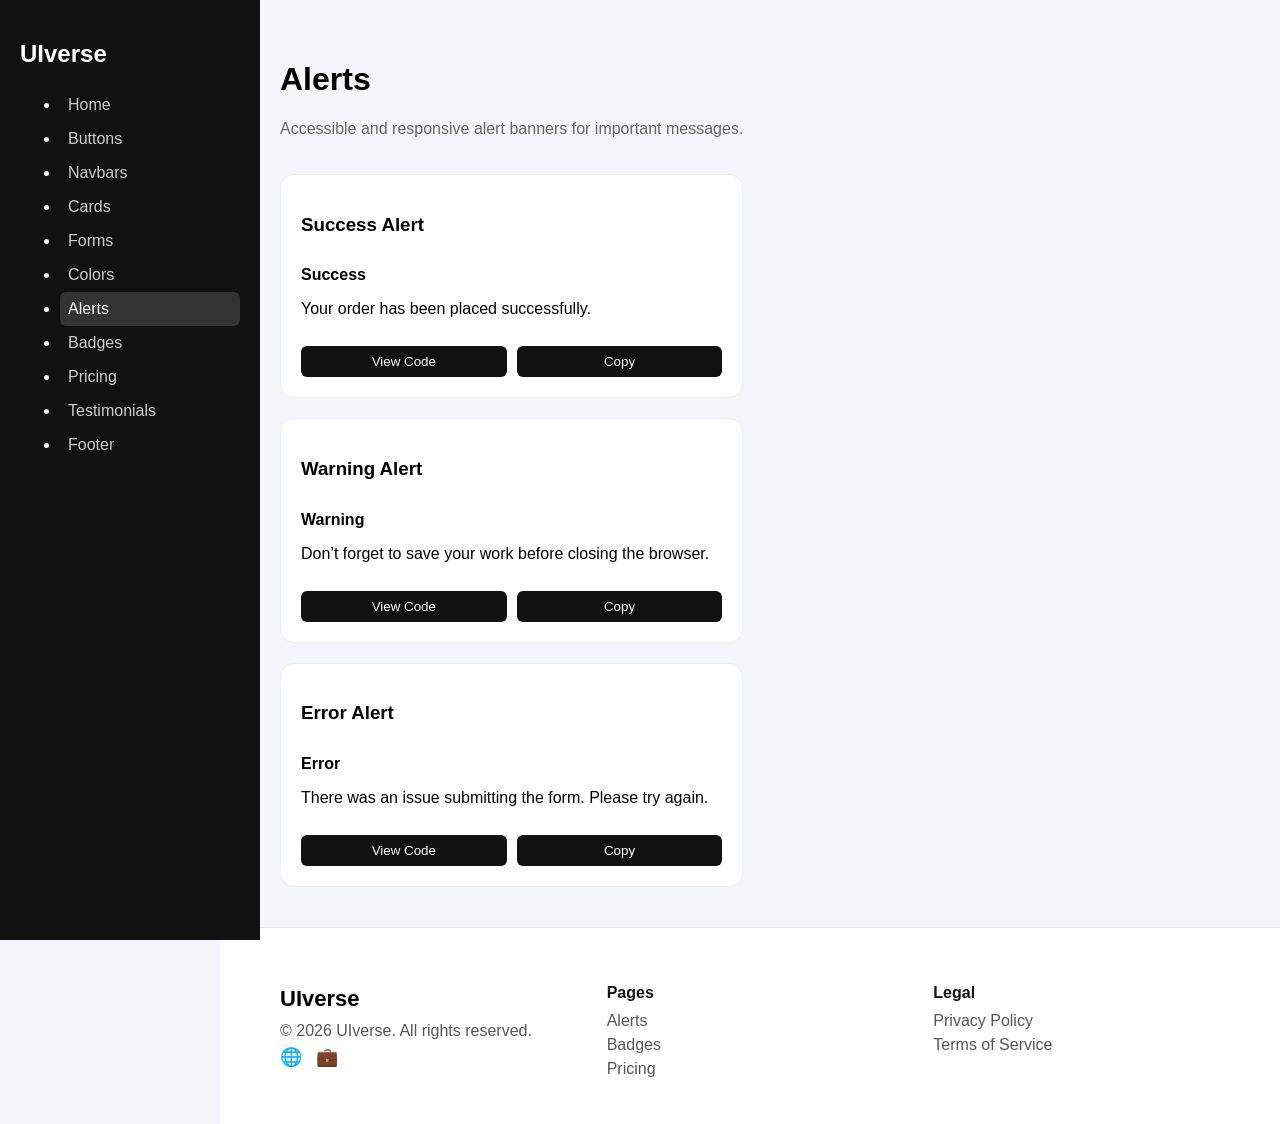
==== alerts.html @ 162a14d2 "Merge pull request #34 from Dipanita45/main Add more components in the website" ====
<!DOCTYPE html>
<html lang="en">
<head>
  <meta charset="UTF-8">
  <meta name="viewport" content="width=device-width, initial-scale=1.0">
  <title>Alerts - UIverse</title>
  <link rel="stylesheet" href="style.css">
</head>
<body>

<div class="container">

  <!-- Sidebar -->
  <aside class="sidebar">
    <h2>UIverse</h2>
    <ul>
      <li><a href="index.html">Home</a></li>
      <li><a href="button.html">Buttons</a></li>
      <li><a href="navbar.html">Navbars</a></li>
      <li><a href="cards.html">Cards</a></li>
      <li><a href="form.html">Forms</a></li>
      <li><a href="color.html">Colors</a></li>
      <li class="active"><a href="alerts.html">Alerts</a></li>
      <li><a href="badges.html">Badges</a></li>
      <li><a href="pricing.html">Pricing</a></li>
      <li><a href="testimonials.html">Testimonials</a></li>
      <li><a href="footer.html">Footer</a></li>
    </ul>
  </aside>

  <!-- Main -->
  <main class="main">

    <div class="page-header">
      <h1>Alerts</h1>
      <p>Accessible and responsive alert banners for important messages.</p>
    </div>

    <div class="component-card">
      <h3>Success Alert</h3>
      <div class="alert-box alert-success">
        <div>
          <strong>Success</strong>
          <p>Your order has been placed successfully.</p>
        </div>
      </div>

      <div class="actions">
        <button onclick="toggleCode('a1')">View Code</button>
        <button onclick="copyCode('a1', this)">Copy</button>
      </div>

      <pre id="a1" class="code-block">
&lt;div class="alert-box alert-success"&gt;
  &lt;strong&gt;Success&lt;/strong&gt;
  &lt;p&gt;Your order has been placed successfully.&lt;/p&gt;
&lt;/div&gt;
      </pre>
    </div>

    <div class="component-card">
      <h3>Warning Alert</h3>
      <div class="alert-box alert-warning">
        <div>
          <strong>Warning</strong>
          <p>Don’t forget to save your work before closing the browser.</p>
        </div>
      </div>

      <div class="actions">
        <button onclick="toggleCode('a2')">View Code</button>
        <button onclick="copyCode('a2', this)">Copy</button>
      </div>

      <pre id="a2" class="code-block">
&lt;div class="alert-box alert-warning"&gt;
  &lt;strong&gt;Warning&lt;/strong&gt;
  &lt;p&gt;Don’t forget to save your work before closing the browser.&lt;/p&gt;
&lt;/div&gt;
      </pre>
    </div>

    <div class="component-card">
      <h3>Error Alert</h3>
      <div class="alert-box alert-error">
        <div>
          <strong>Error</strong>
          <p>There was an issue submitting the form. Please try again.</p>
        </div>
      </div>

      <div class="actions">
        <button onclick="toggleCode('a3')">View Code</button>
        <button onclick="copyCode('a3', this)">Copy</button>
      </div>

      <pre id="a3" class="code-block">
&lt;div class="alert-box alert-error"&gt;
  &lt;strong&gt;Error&lt;/strong&gt;
  &lt;p&gt;There was an issue submitting the form. Please try again.&lt;/p&gt;
&lt;/div&gt;
      </pre>
    </div>

  </main>

</div>

<footer class="footer">
  <div class="footer-container">
    <div class="footer-col">
      <h2>UIverse</h2>
      <p>© 2026 UIverse. All rights reserved.</p>
      <div class="socials">
        <span>🌐</span>
        <span>💼</span>
      </div>
    </div>
    <div class="footer-col">
      <h3>Pages</h3>
      <p>Alerts</p>
      <p>Badges</p>
      <p>Pricing</p>
    </div>
    <div class="footer-col">
      <h3>Legal</h3>
      <p>Privacy Policy</p>
      <p>Terms of Service</p>
    </div>
  </div>
</footer>
<script src="script.js"></script>
</body>
</html>
---- style.css ----
body {
  margin: 0;
  font-family: Arial, sans-serif;
  background: #f4f6fb;
}

.container {
  display: flex;
}

/* Sidebar */
.sidebar {
  width: 220px;
  height: 100vh;
  background: #111;
  color: white;
  padding: 20px;
  position: fixed;
}

.sidebar a {
  display: block;
  padding: 8px;
  color: #ccc;
  text-decoration: none;
  border-radius: 6px;
}

.sidebar a:hover,
.sidebar .active a {
  color: white;
  background: #333;
}

/* Main */
.main {
  margin-left: 240px;
  padding: 40px;
  display: grid;
  grid-template-columns: repeat(auto-fit, minmax(280px, 1fr));
  gap: 20px;
}

/* Header */
.page-header {
  grid-column: 1 / -1;
}

.page-header p {
  color: #666;
}

/* Card */
.component-card {
  background: white;
  padding: 20px;
  border-radius: 14px;
  border: 1px solid #eee;
  display: flex;
  flex-direction: column;
  gap: 12px;
  transition: 0.3s;
}

.component-card:hover {
  transform: translateY(-6px);
  box-shadow: 0 15px 35px rgba(0,0,0,0.08);
}

/* Center Button */
.component-card button:first-of-type {
  align-self: center;
}

/* Actions */
.actions {
  display: flex;
  gap: 10px;
}

.actions button {
  flex: 1;
  padding: 8px;
  border: none;
  background: #111;
  color: white;
  border-radius: 6px;
  cursor: pointer;
}

.actions button:hover {
  background: #333;
}

/* Code */
.code-block {
  display: none;
  background: #0d1117;
  color: #c9d1d9;
  padding: 12px;
  border-radius: 10px;
  font-size: 12px;
}

/* Buttons */

/* Gradient */
.gradient-btn {
  padding: 10px 20px;
  border: none;
  color: white;
  background: linear-gradient(45deg, #ff6b6b, #6c5ce7);
  border-radius: 6px;
}

/* Outline */
.outline-btn {
  padding: 10px 20px;
  border: 2px solid #6c5ce7;
  background: transparent;
  color: #6c5ce7;
  border-radius: 6px;
}

/* Neon */
.neon-btn {
  padding: 10px 20px;
  background: #111;
  color: #00f7ff;
  border: 2px solid #00f7ff;
}

/* Glass */
.glass-btn {
  padding: 10px 20px;
  background: rgba(255,255,255,0.2);
  backdrop-filter: blur(10px);
  border-radius: 8px;
}

/* Shadow */
.shadow-btn {
  padding: 10px 20px;
  background: #00b894;
  color: white;
  border: none;
  border-radius: 6px;
  box-shadow: 0 5px 0 #019875;
}

/* Home Layout */
.home {
  display: block;
}

/* Hero Section */
.hero {
  background: white;
  padding: 40px;
  border-radius: 16px;
  margin-bottom: 30px;
}

.hero h1 {
  font-size: 32px;
  margin-bottom: 10px;
}

.hero p {
  color: #666;
  margin-bottom: 20px;
}

/* Explore Button */
.explore-btn {
  display: inline-block;
  padding: 12px 20px;
  background: linear-gradient(45deg, #ff6b6b, #6c5ce7);
  color: white;
  text-decoration: none;
  border-radius: 8px;
  transition: 0.3s;
}

.explore-btn:hover {
  transform: scale(1.05);
}

/* Features Grid */
.features {
  display: grid;
  grid-template-columns: repeat(auto-fit, minmax(220px, 1fr));
  gap: 20px;
}

/* Feature Card */
.feature-card {
  background: white;
  padding: 20px;
  border-radius: 14px;
  border: 1px solid #eee;
  transition: 0.3s;
}

.feature-card:hover {
  transform: translateY(-5px);
  box-shadow: 0 10px 25px rgba(0,0,0,0.08);
}

/* Make page full height */
body {
  display: flex;
  flex-direction: column;
  min-height: 100vh;
}

/* Push footer down */
.container {
  flex: 1;
}

/* Footer */
.footer {
  margin-left: 220px;
  background: #ffffff;
  padding: 40px 60px;
  border-top: 1px solid #e5e7eb;
}

/* Grid layout */
.footer-container {
  display: grid;
  grid-template-columns: repeat(3, 1fr); /* fixed since 3 columns */
  gap: 40px;
}

/* Typography */
.footer-col h2 {
  font-size: 22px;
  margin-bottom: 10px;
}

.footer-col h3 {
  font-size: 16px;
  margin-bottom: 10px;
  color: #111;
}

.footer-col p {
  margin: 6px 0;
  color: #555;
  cursor: pointer;
  transition: 0.2s;
}

.footer-col p:hover {
  color: #000;
  transform: translateX(3px);
}

/* Social icons */
.socials span {
  margin-right: 10px;
  font-size: 18px;
  cursor: pointer;
  transition: 0.2s;
}

.socials span:hover {
  transform: scale(1.2);
}
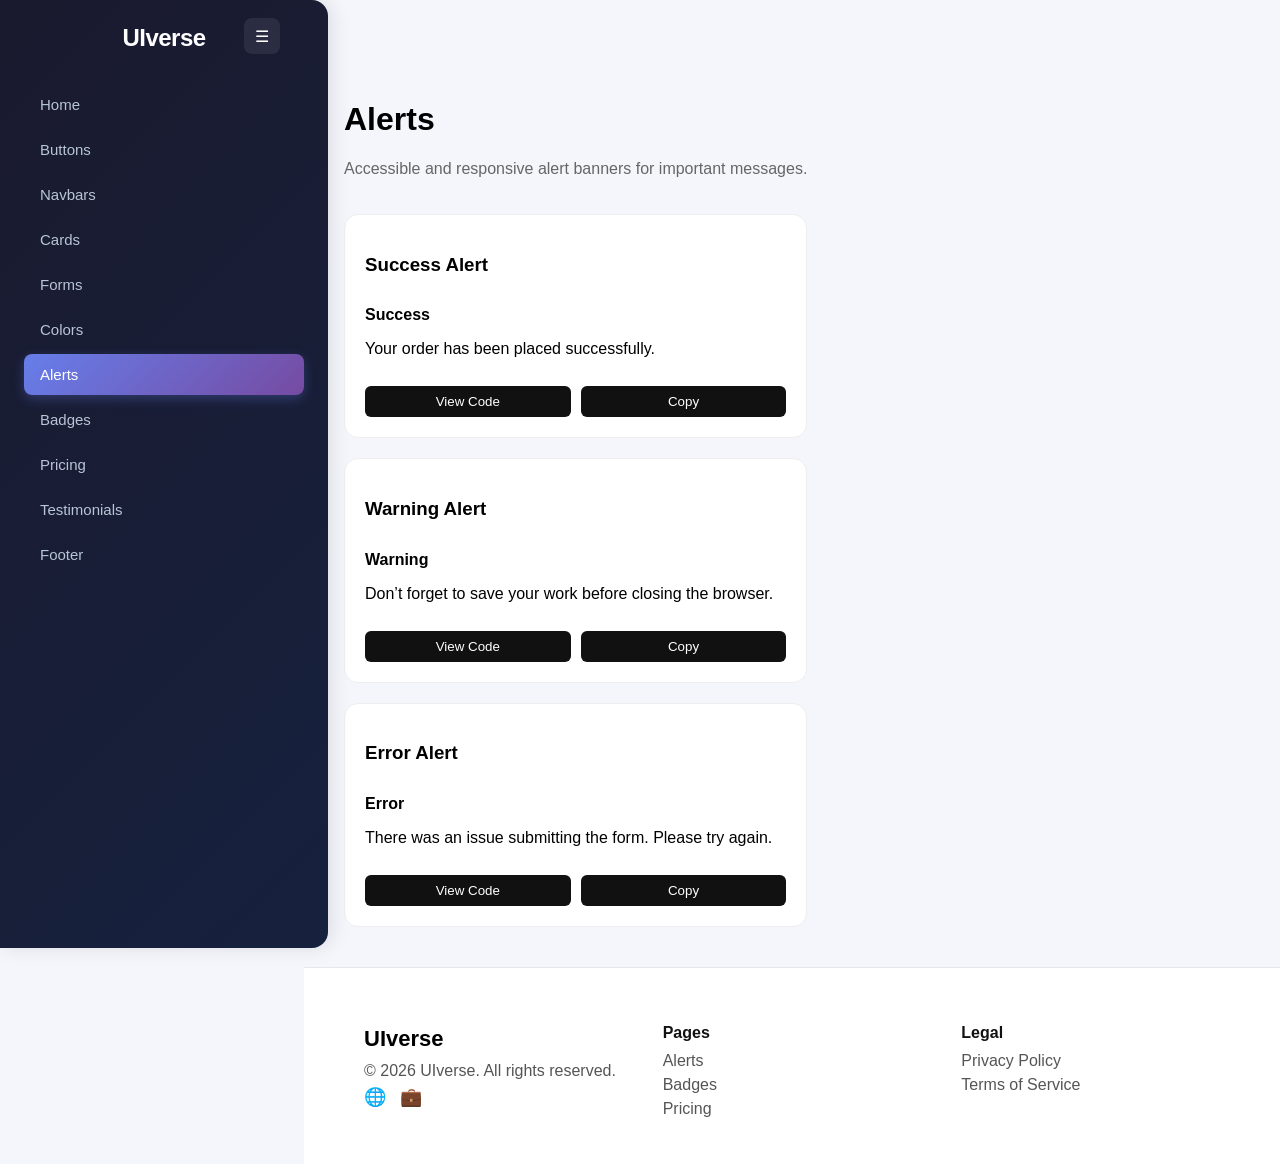
==== commit 629c56ec: "Merge pull request #40 from Navyasree-ulava/sidebar-feature/hamburger-menu hamburger-menu-implementa" ====
--- a/alerts.html
+++ b/alerts.html
@@ -9,6 +9,7 @@
 <body>
 
 <div class="container">
+  <button class="hamburger" type="button" aria-label="Toggle menu" onclick="toggleSidebar()">☰</button>
 
   <!-- Sidebar -->
   <aside class="sidebar">
@@ -27,6 +28,7 @@
       <li><a href="footer.html">Footer</a></li>
     </ul>
   </aside>
+  <div class="sidebar-backdrop" onclick="toggleSidebar()"></div>
 
   <!-- Main -->
   <main class="main">
--- a/style.css
+++ b/style.css
@@ -10,32 +10,118 @@
 
 /* Sidebar */
 .sidebar {
-  width: 220px;
+  width: 280px;
   height: 100vh;
-  background: #111;
+  background: linear-gradient(135deg, #1a1a2e 0%, #16213e 100%);
   color: white;
-  padding: 20px;
+  padding: 24px;
   position: fixed;
+  top: 0;
+  left: 0;
+  z-index: 1050;
+  box-shadow: 4px 0 20px rgba(0, 0, 0, 0.1);
+  transition: transform 0.3s cubic-bezier(0.4, 0, 0.2, 1);
+  border-radius: 0 16px 16px 0;
+  transform: translateX(0);
+}
+
+.sidebar-hidden .sidebar {
+  transform: translateX(-100%);
+}
+
+.sidebar-hidden .main {
+  margin-left: 0;
+  padding-top: 80px;
+}
+
+.sidebar-hidden .footer {
+  margin-left: 0;
+}
+
+
+.sidebar h2 {
+  font-size: 24px;
+  font-weight: 700;
+  margin: 0 0 32px 0;
+  color: #ffffff;
+  text-align: center;
+  letter-spacing: -0.5px;
+}
+
+.sidebar ul {
+  list-style: none;
+  padding: 0;
+  margin: 0;
 }
 
 .sidebar a {
   display: block;
-  padding: 8px;
-  color: #ccc;
+  padding: 12px 16px;
+  color: #b8c5d6;
   text-decoration: none;
-  border-radius: 6px;
-}
-
-.sidebar a:hover,
+  border-radius: 8px;
+  margin-bottom: 4px;
+  font-size: 15px;
+  font-weight: 500;
+  transition: all 0.2s ease;
+  position: relative;
+}
+
+.sidebar a:hover {
+  color: #ffffff;
+  background: rgba(255, 255, 255, 0.1);
+  transform: translateX(4px);
+}
+
 .sidebar .active a {
-  color: white;
-  background: #333;
+  color: #ffffff;
+  background: linear-gradient(135deg, #667eea 0%, #764ba2 100%);
+  box-shadow: 0 4px 12px rgba(102, 126, 234, 0.3);
+}
+
+.hamburger {
+  display: inline-flex;
+  position: fixed;
+  top: 18px;
+  /* Sits inside the sidebar near its top-right — within the 280px content area */
+  left: 244px;
+  z-index: 1100;
+  width: 36px;
+  height: 36px;
+  border: none;
+  border-radius: 8px;
+  background: rgba(255, 255, 255, 0.08);
+  color: #ffffff;
+  font-size: 16px;
+  align-items: center;
+  justify-content: center;
+  cursor: pointer;
+  transition: left 0.3s cubic-bezier(0.4, 0, 0.2, 1), background 0.2s ease;
+}
+
+.hamburger:hover {
+  background: rgba(255, 255, 255, 0.18);
+}
+
+/* When sidebar is hidden, slide hamburger to the far-left so user can reopen */
+.sidebar-hidden .hamburger {
+  left: 16px;
+  background: rgba(26, 26, 46, 0.95);
+  border: 1px solid rgba(255, 255, 255, 0.2);
+  box-shadow: 0 4px 12px rgba(0, 0, 0, 0.15);
+  width: 40px;
+  height: 40px;
+  border-radius: 10px;
+}
+
+.sidebar-backdrop {
+  display: none;
 }
 
 /* Main */
 .main {
-  margin-left: 240px;
-  padding: 40px;
+  margin-left: 304px;
+  padding: 80px 40px 40px;
   display: grid;
   grid-template-columns: repeat(auto-fit, minmax(280px, 1fr));
   gap: 20px;
@@ -221,7 +307,7 @@
 
 /* Footer */
 .footer {
-  margin-left: 220px;
+  margin-left: 304px;
   background: #ffffff;
   padding: 40px 60px;
   border-top: 1px solid #e5e7eb;
@@ -232,6 +318,71 @@
   display: grid;
   grid-template-columns: repeat(3, 1fr); /* fixed since 3 columns */
   gap: 40px;
+}
+
+@media (max-width: 900px) {
+  .container {
+    display: block;
+  }
+
+  .main {
+    margin-left: 0;
+    padding: 24px 18px 40px;
+  }
+
+  /* Reset hamburger to a proper standalone button on mobile */
+  .hamburger {
+    left: 16px;
+    top: 16px;
+    width: 42px;
+    height: 42px;
+    border-radius: 10px;
+    background: rgba(26, 26, 46, 0.95);
+    border: 1px solid rgba(255, 255, 255, 0.2);
+    box-shadow: 0 4px 12px rgba(0, 0, 0, 0.15);
+    font-size: 18px;
+  }
+
+  .sidebar {
+    transform: translateX(-100%);
+    width: 300px;
+    position: fixed;
+    top: 0;
+    left: 0;
+    height: 100vh;
+    z-index: 1050;
+    border-radius: 0 20px 20px 0;
+    box-shadow: 8px 0 30px rgba(0, 0, 0, 0.15);
+  }
+
+  .sidebar-open .sidebar {
+    transform: translateX(0);
+  }
+  .sidebar-open .main {
+    margin-left: 0;
+    padding-top: 80px;
+  }
+
+  .sidebar-backdrop {
+    display: block;
+    position: fixed;
+    inset: 0;
+    background: rgba(0, 0, 0, 0.5);
+    opacity: 0;
+    pointer-events: none;
+    transition: opacity 0.3s ease;
+    z-index: 1040;
+  }
+
+  .sidebar-open .sidebar-backdrop {
+    opacity: 1;
+    pointer-events: auto;
+  }
+
+  .footer {
+    margin-left: 0;
+    padding: 30px 20px;
+  }
 }
 
 /* Typography */
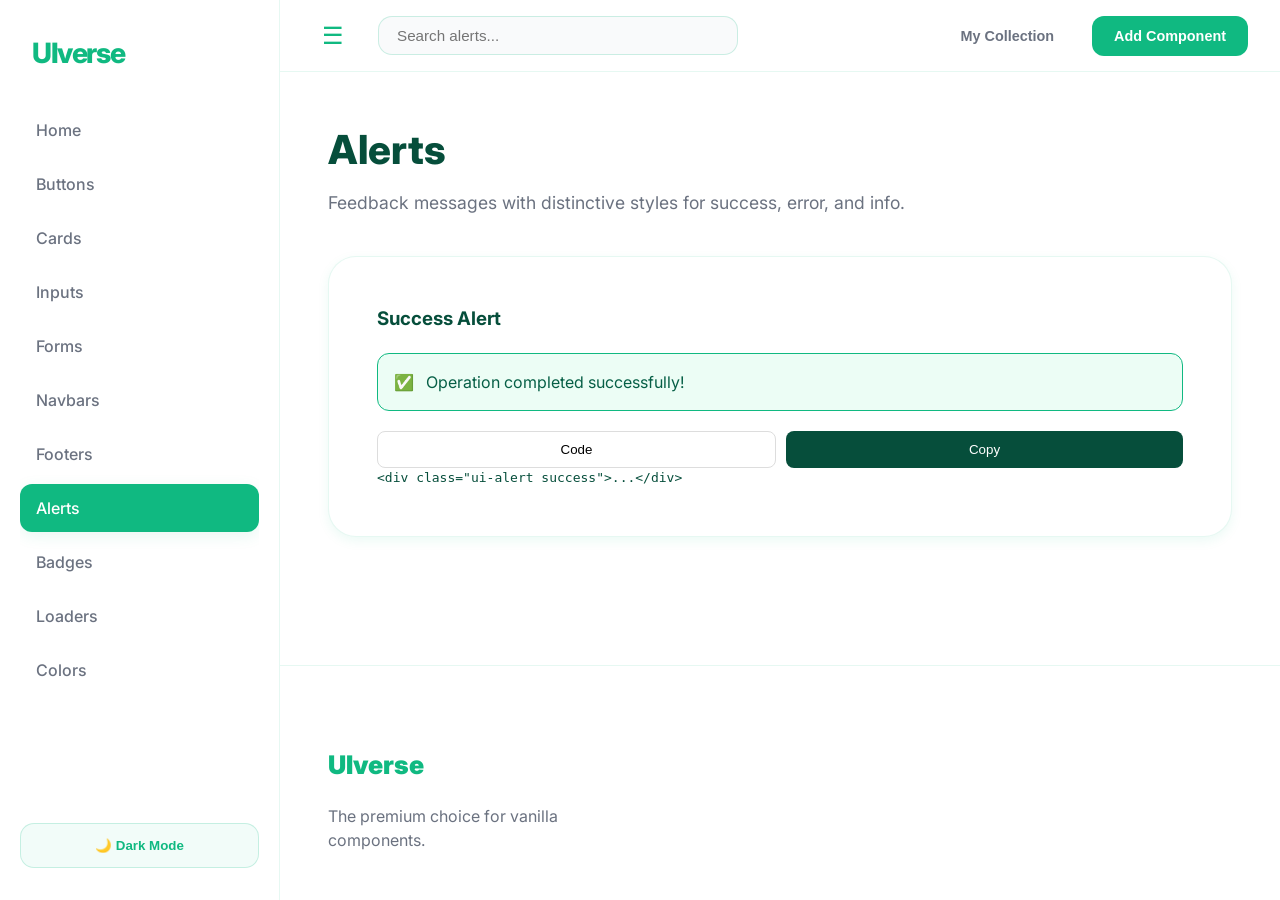
==== commit 072842f9: "Merge pull request #100 from DDurgeshmahajan/feature/ui-enhancement New UI enhancment" ====
--- a/alerts.html
+++ b/alerts.html
@@ -4,133 +4,80 @@
   <meta charset="UTF-8">
   <meta name="viewport" content="width=device-width, initial-scale=1.0">
   <title>Alerts - UIverse</title>
+  <link rel="preconnect" href="https://fonts.googleapis.com">
+  <link rel="preconnect" href="https://fonts.gstatic.com" crossorigin>
+  <link href="https://fonts.googleapis.com/css2?family=Inter:wght@400;500;600;700;800&display=swap" rel="stylesheet">
   <link rel="stylesheet" href="style.css">
 </head>
 <body>
 
-<div class="container">
-  <button class="hamburger" type="button" aria-label="Toggle menu" onclick="toggleSidebar()">☰</button>
-
-  <!-- Sidebar -->
   <aside class="sidebar">
     <h2>UIverse</h2>
     <ul>
       <li><a href="index.html">Home</a></li>
       <li><a href="button.html">Buttons</a></li>
+      <li><a href="cards.html">Cards</a></li>
+      <li><a href="inputs.html">Inputs</a></li>
+      <li><a href="form.html">Forms</a></li>
       <li><a href="navbar.html">Navbars</a></li>
-      <li><a href="cards.html">Cards</a></li>
-      <li><a href="form.html">Forms</a></li>
+      <li><a href="footer.html">Footers</a></li>
+      <li><a href="alerts.html">Alerts</a></li>
+      <li><a href="badges.html">Badges</a></li>
+      <li><a href="loaders.html">Loaders</a></li>
       <li><a href="color.html">Colors</a></li>
-      <li class="active"><a href="alerts.html">Alerts</a></li>
-      <li><a href="badges.html">Badges</a></li>
-      <li><a href="pricing.html">Pricing</a></li>
-      <li><a href="testimonials.html">Testimonials</a></li>
-      <li><a href="footer.html">Footer</a></li>
     </ul>
+    <button id="theme-toggle">🌙 Dark Mode</button>
   </aside>
-  <div class="sidebar-backdrop" onclick="toggleSidebar()"></div>
 
-  <!-- Main -->
-  <main class="main">
+  <div class="sidebar-backdrop"></div>
 
-    <div class="page-header">
-      <h1>Alerts</h1>
-      <p>Accessible and responsive alert banners for important messages.</p>
-    </div>
-
-    <div class="component-card">
-      <h3>Success Alert</h3>
-      <div class="alert-box alert-success">
-        <div>
-          <strong>Success</strong>
-          <p>Your order has been placed successfully.</p>
+  <div class="content-wrapper">
+    <nav class="navbar">
+      <div class="nav-left">
+        <button class="menu-toggle">☰</button>
+        <div class="search-bar">
+          <input type="text" id="searchInput" placeholder="Search alerts..." />
         </div>
       </div>
+      <div class="nav-right">
+        <button class="nav-btn ghost">My Collection</button>
+        <button class="nav-btn primary">Add Component</button>
+      </div>
+    </nav>
 
-      <div class="actions">
-        <button onclick="toggleCode('a1')">View Code</button>
-        <button onclick="copyCode('a1', this)">Copy</button>
+    <main class="main">
+      <div class="page-header" style="margin-bottom: 40px;">
+        <h1 style="font-size: 2.5rem; font-weight: 800; margin-bottom: 10px;">Alerts</h1>
+        <p style="color: var(--text-muted); font-size: 1.1rem;">Feedback messages with distinctive styles for success, error, and info.</p>
       </div>
 
-      <pre id="a1" class="code-block">
-&lt;div class="alert-box alert-success"&gt;
-  &lt;strong&gt;Success&lt;/strong&gt;
-  &lt;p&gt;Your order has been placed successfully.&lt;/p&gt;
-&lt;/div&gt;
-      </pre>
-    </div>
-
-    <div class="component-card">
-      <h3>Warning Alert</h3>
-      <div class="alert-box alert-warning">
-        <div>
-          <strong>Warning</strong>
-          <p>Don’t forget to save your work before closing the browser.</p>
+      <div class="features">
+        <div class="component-card" data-name="success alert green">
+          <h3>Success Alert</h3>
+          <div style="padding: 16px; border-radius: 12px; background: #ecfdf5; border: 1px solid #10b981; color: #065f46; margin: 20px 0; display: flex; align-items: center; gap: 12px;">
+            <span>✅</span>
+            <span>Operation completed successfully!</span>
+          </div>
+          <div class="actions" style="display: flex; gap: 10px; margin-top: auto;">
+            <button onclick="toggleCode('a1')" style="flex:1; padding: 10px; border-radius: 8px; border: 1px solid #ddd; background: white; cursor: pointer;">Code</button>
+            <button onclick="copyCode('a1', this)" style="flex:1; padding: 10px; border-radius: 8px; border: none; background: var(--text); color: white; cursor: pointer;">Copy</button>
+          </div>
+          <pre id="a1" class="code-block">&lt;div class="ui-alert success"&gt;...&lt;/div&gt;</pre>
         </div>
       </div>
+    </main>
 
-      <div class="actions">
-        <button onclick="toggleCode('a2')">View Code</button>
-        <button onclick="copyCode('a2', this)">Copy</button>
-      </div>
-
-      <pre id="a2" class="code-block">
-&lt;div class="alert-box alert-warning"&gt;
-  &lt;strong&gt;Warning&lt;/strong&gt;
-  &lt;p&gt;Don’t forget to save your work before closing the browser.&lt;/p&gt;
-&lt;/div&gt;
-      </pre>
-    </div>
-
-    <div class="component-card">
-      <h3>Error Alert</h3>
-      <div class="alert-box alert-error">
-        <div>
-          <strong>Error</strong>
-          <p>There was an issue submitting the form. Please try again.</p>
+    <footer class="footer">
+      <div class="footer-container">
+        <div class="footer-brand">
+          <h2>UIverse</h2>
+          <p>The premium choice for vanilla components.</p>
         </div>
       </div>
+    </footer>
+  </div>
 
-      <div class="actions">
-        <button onclick="toggleCode('a3')">View Code</button>
-        <button onclick="copyCode('a3', this)">Copy</button>
-      </div>
-
-      <pre id="a3" class="code-block">
-&lt;div class="alert-box alert-error"&gt;
-  &lt;strong&gt;Error&lt;/strong&gt;
-  &lt;p&gt;There was an issue submitting the form. Please try again.&lt;/p&gt;
-&lt;/div&gt;
-      </pre>
-    </div>
-
-  </main>
-
-</div>
-
-<footer class="footer">
-  <div class="footer-container">
-    <div class="footer-col">
-      <h2>UIverse</h2>
-      <p>© 2026 UIverse. All rights reserved.</p>
-      <div class="socials">
-        <span>🌐</span>
-        <span>💼</span>
-      </div>
-    </div>
-    <div class="footer-col">
-      <h3>Pages</h3>
-      <p>Alerts</p>
-      <p>Badges</p>
-      <p>Pricing</p>
-    </div>
-    <div class="footer-col">
-      <h3>Legal</h3>
-      <p>Privacy Policy</p>
-      <p>Terms of Service</p>
-    </div>
-  </div>
-</footer>
-<script src="script.js"></script>
+  <script src="script.js"></script>
 </body>
 </html>
+
--- a/style.css
+++ b/style.css
@@ -1,422 +1,421 @@
+:root {
+  --primary: #10b981; 
+  --primary-glow: rgba(16, 185, 129, 0.1);
+  --secondary: #059669;
+  --bg: #ffffff;
+  --surface: #ffffff;
+  --text: #064e3b;
+  --text-muted: #6b7280;
+  --sidebar-bg: #ffffff;
+  --sidebar-width: 280px;
+  --navbar-height: 72px;
+  --radius: 16px;
+  --transition: all 0.3s cubic-bezier(0.4, 0, 0.2, 1);
+  --shadow-sm: 0 4px 12px rgba(16, 185, 129, 0.08);
+  --shadow-md: 0 12px 24px rgba(16, 185, 129, 0.12);
+}
+
+.dark-mode {
+  --primary: #10b981; 
+  --primary-glow: rgba(16, 185, 129, 0.3);
+  --bg: #000000;      
+  --surface: #0a0a0a;  
+  --text: #ffffff;    
+  --text-muted: #10b981; 
+  --sidebar-bg: #000000;
+  --shadow-sm: 0 0 10px rgba(16, 185, 129, 0.05);
+  --shadow-md: 0 0 20px rgba(16, 185, 129, 0.1);
+}
+
+* {
+  margin: 0;
+  padding: 0;
+  box-sizing: border-box;
+}
+
+html, body {
+  height: 100%;
+  font-family: 'Inter', system-ui, -apple-system, sans-serif;
+  background-color: var(--bg);
+  color: var(--text);
+  overflow-x: hidden;
+  line-height: 1.5;
+  transition: background-color 0.4s ease, color 0.4s ease;
+}
+
 body {
-  margin: 0;
-  font-family: Arial, sans-serif;
-  background: #f4f6fb;
-}
-
-.container {
-  display: flex;
-}
-
-/* Sidebar */
+  display: flex;
+}
+
 .sidebar {
-  width: 280px;
+  width: var(--sidebar-width);
+  background: var(--sidebar-bg);
+  color: var(--text);
   height: 100vh;
-  background: linear-gradient(135deg, #1a1a2e 0%, #16213e 100%);
-  color: white;
-  padding: 24px;
   position: fixed;
+  left: 0;
   top: 0;
-  left: 0;
-  z-index: 1050;
-  box-shadow: 4px 0 20px rgba(0, 0, 0, 0.1);
-  transition: transform 0.3s cubic-bezier(0.4, 0, 0.2, 1);
-  border-radius: 0 16px 16px 0;
-  transform: translateX(0);
-}
-
-.sidebar-hidden .sidebar {
-  transform: translateX(-100%);
-}
-
-.sidebar-hidden .main {
-  margin-left: 0;
-  padding-top: 80px;
-}
-
-.sidebar-hidden .footer {
-  margin-left: 0;
-}
-
+  z-index: 1100;
+  display: flex;
+  flex-direction: column;
+  padding: 32px 20px;
+  transition: transform 0.4s ease, background-color 0.4s ease;
+  border-right: 1px solid rgba(16, 185, 129, 0.1);
+}
+
+.dark-mode .sidebar {
+  border-right: 1px solid rgba(16, 185, 129, 0.2);
+  color: #fff;
+}
 
 .sidebar h2 {
-  font-size: 24px;
-  font-weight: 700;
-  margin: 0 0 32px 0;
-  color: #ffffff;
-  text-align: center;
-  letter-spacing: -0.5px;
+  font-size: 1.75rem;
+  font-weight: 800;
+  margin-bottom: 32px;
+  padding: 0 12px;
+  color: var(--primary);
+  letter-spacing: -0.05em;
 }
 
 .sidebar ul {
   list-style: none;
-  padding: 0;
-  margin: 0;
-}
-
-.sidebar a {
-  display: block;
+  flex: 1;
+  overflow-y: auto;
+}
+
+.sidebar ul::-webkit-scrollbar { width: 4px; }
+.sidebar ul::-webkit-scrollbar-thumb { background: rgba(16, 185, 129, 0.2); border-radius: 10px; }
+
+.sidebar li a {
+  display: flex;
+  align-items: center;
   padding: 12px 16px;
-  color: #b8c5d6;
+  color: var(--text-muted);
   text-decoration: none;
-  border-radius: 8px;
-  margin-bottom: 4px;
-  font-size: 15px;
+  border-radius: 12px;
+  margin-bottom: 6px;
   font-weight: 500;
-  transition: all 0.2s ease;
-  position: relative;
-}
-
-.sidebar a:hover {
-  color: #ffffff;
-  background: rgba(255, 255, 255, 0.1);
-  transform: translateX(4px);
-}
-
-.sidebar .active a {
-  color: #ffffff;
-  background: linear-gradient(135deg, #667eea 0%, #764ba2 100%);
-  box-shadow: 0 4px 12px rgba(102, 126, 234, 0.3);
-}
-
-.hamburger {
-  display: inline-flex;
-  position: fixed;
-  top: 18px;
-  /* Sits inside the sidebar near its top-right — within the 280px content area */
-  left: 244px;
-  z-index: 1100;
-  width: 36px;
-  height: 36px;
+  transition: var(--transition);
+}
+
+.sidebar li a:hover,
+.sidebar li.active a {
+  background: rgba(16, 185, 129, 0.05);
+  color: var(--primary);
+}
+
+.sidebar li.active a {
+  background: var(--primary);
+  color: #fff;
+  box-shadow: 0 4px 15px var(--primary-glow);
+}
+
+.dark-mode .sidebar li.active a {
+  background: var(--primary);
+  color: #000;
+  font-weight: 700;
+}
+
+#theme-toggle {
+  background: rgba(16, 185, 129, 0.05);
+  border: 1px solid rgba(16, 185, 129, 0.2);
+  color: var(--primary);
+  padding: 14px;
+  border-radius: 14px;
+  cursor: pointer;
+  display: flex;
+  align-items: center;
+  justify-content: center;
+  gap: 12px;
+  font-weight: 600;
+  margin-top: 16px;
+  transition: var(--transition);
+}
+
+.dark-mode #theme-toggle {
+  background: #111;
+  border-color: var(--primary);
+  color: var(--primary);
+}
+
+#theme-toggle:hover {
+  background: rgba(16, 185, 129, 0.1);
+}
+
+.content-wrapper, .container {
+  flex: 1;
+  margin-left: var(--sidebar-width);
+  min-height: 100vh;
+  display: flex;
+  flex-direction: column;
+  transition: margin-left 0.4s ease;
+}
+
+body.sidebar-hidden .sidebar { transform: translateX(-100%); }
+body.sidebar-hidden .content-wrapper,
+body.sidebar-hidden .container { margin-left: 0; }
+
+.navbar {
+  height: var(--navbar-height);
+  background: rgba(255, 255, 255, 0.8);
+  backdrop-filter: blur(12px);
+  -webkit-backdrop-filter: blur(12px);
+  display: flex;
+  align-items: center;
+  justify-content: space-between;
+  padding: 0 32px;
+  position: sticky;
+  top: 0;
+  z-index: 1000;
+  border-bottom: 1px solid rgba(16, 185, 129, 0.1);
+}
+
+.dark-mode .navbar {
+  background: rgba(0, 0, 0, 0.8);
+  border-bottom: 1px solid rgba(16, 185, 129, 0.2);
+}
+
+.nav-left {
+  display: flex;
+  align-items: center;
+  gap: 24px;
+}
+
+.menu-toggle {
+  background: none;
   border: none;
-  border-radius: 8px;
-  background: rgba(255, 255, 255, 0.08);
-  color: #ffffff;
-  font-size: 16px;
-  align-items: center;
-  justify-content: center;
+  font-size: 1.5rem;
   cursor: pointer;
-  transition: left 0.3s cubic-bezier(0.4, 0, 0.2, 1), background 0.2s ease;
-}
-
-.hamburger:hover {
-  background: rgba(255, 255, 255, 0.18);
-}
-
-/* When sidebar is hidden, slide hamburger to the far-left so user can reopen */
-.sidebar-hidden .hamburger {
-  left: 16px;
-  background: rgba(26, 26, 46, 0.95);
-  border: 1px solid rgba(255, 255, 255, 0.2);
-  box-shadow: 0 4px 12px rgba(0, 0, 0, 0.15);
-  width: 40px;
-  height: 40px;
+  color: var(--primary);
+  display: flex;
+  align-items: center;
+  padding: 10px;
   border-radius: 10px;
-}
-
-.sidebar-backdrop {
-  display: none;
-}
-
-/* Main */
+  transition: var(--transition);
+}
+
+.search-bar {
+  background: #f9fafb;
+  border: 1px solid rgba(16, 185, 129, 0.2);
+  border-radius: 14px;
+  padding: 10px 18px;
+  width: 360px;
+  display: flex;
+  align-items: center;
+  transition: var(--transition);
+}
+
+.dark-mode .search-bar {
+  border-color: rgba(16, 185, 129, 0.3);
+  background: #050505;
+}
+
+.search-bar:focus-within {
+  border-color: var(--primary);
+  box-shadow: 0 0 0 4px var(--primary-glow);
+}
+
+.search-bar input {
+  background: none;
+  border: none;
+  outline: none;
+  color: var(--text);
+  width: 100%;
+  font-size: 0.95rem;
+}
+
+.nav-right {
+  display: flex;
+  align-items: center;
+  gap: 16px;
+}
+
+.nav-btn {
+  padding: 12px 22px;
+  border-radius: 12px;
+  font-weight: 700;
+  font-size: 0.9rem;
+  border: none;
+  cursor: pointer;
+  transition: var(--transition);
+}
+
+.nav-btn.ghost {
+  background: none;
+  color: var(--text-muted);
+}
+
+.nav-btn.primary {
+  background: var(--primary);
+  color: #fff;
+}
+
+.dark-mode .nav-btn.primary {
+  background: var(--primary);
+  color: #000;
+}
+
 .main {
-  margin-left: 304px;
-  padding: 80px 40px 40px;
+  padding: 48px;
+  max-width: 1500px;
+  margin: 0 auto;
+  width: 100%;
+  flex: 1;
+}
+
+.hero {
+  background: var(--surface);
+  border-radius: 30px;
+  padding: 80px 60px;
+  text-align: center;
+  margin-bottom: 56px;
+  box-shadow: var(--shadow-sm);
+  border: 1px solid rgba(16, 185, 129, 0.1);
+  transition: var(--transition);
+}
+
+.hero h1 {
+  font-size: 3.75rem;
+  font-weight: 900;
+  margin-bottom: 20px;
+  letter-spacing: -0.03em;
+  color: var(--primary);
+}
+
+.hero p {
+  font-size: 1.3rem;
+  color: var(--text-muted);
+  max-width: 800px;
+  margin: 0 auto 40px;
+}
+
+.btn {
+  padding: 16px 32px;
+  border-radius: 14px;
+  font-weight: 700;
+  text-decoration: none;
+  transition: var(--transition);
+  display: inline-block;
+}
+
+.btn-primary {
+  background: var(--primary);
+  color: #fff;
+  box-shadow: 0 10px 20px -10px var(--primary);
+}
+
+.btn-secondary {
+  background: #ffffff;
+  color: var(--primary);
+  border: 1px solid var(--primary);
+}
+
+.features, .feature-grid, .button-group {
   display: grid;
-  grid-template-columns: repeat(auto-fit, minmax(280px, 1fr));
-  gap: 20px;
-}
-
-/* Header */
-.page-header {
-  grid-column: 1 / -1;
-}
-
-.page-header p {
-  color: #666;
-}
-
-/* Card */
-.component-card {
-  background: white;
-  padding: 20px;
-  border-radius: 14px;
-  border: 1px solid #eee;
+  grid-template-columns: repeat(auto-fit, minmax(340px, 1fr));
+  gap: 32px;
+}
+
+.feature-card, .component-card {
+  background: var(--surface);
+  padding: 48px;
+  border-radius: 28px;
+  border: 1px solid rgba(16, 185, 129, 0.1);
+  transition: var(--transition);
+  box-shadow: var(--shadow-sm);
   display: flex;
   flex-direction: column;
-  gap: 12px;
-  transition: 0.3s;
-}
-
-.component-card:hover {
-  transform: translateY(-6px);
-  box-shadow: 0 15px 35px rgba(0,0,0,0.08);
-}
-
-/* Center Button */
-.component-card button:first-of-type {
-  align-self: center;
-}
-
-/* Actions */
-.actions {
-  display: flex;
-  gap: 10px;
-}
-
-.actions button {
-  flex: 1;
-  padding: 8px;
-  border: none;
-  background: #111;
-  color: white;
-  border-radius: 6px;
-  cursor: pointer;
-}
-
-.actions button:hover {
-  background: #333;
-}
-
-/* Code */
-.code-block {
-  display: none;
-  background: #0d1117;
-  color: #c9d1d9;
-  padding: 12px;
-  border-radius: 10px;
-  font-size: 12px;
-}
-
-/* Buttons */
-
-/* Gradient */
-.gradient-btn {
-  padding: 10px 20px;
-  border: none;
-  color: white;
-  background: linear-gradient(45deg, #ff6b6b, #6c5ce7);
-  border-radius: 6px;
-}
-
-/* Outline */
-.outline-btn {
-  padding: 10px 20px;
-  border: 2px solid #6c5ce7;
-  background: transparent;
-  color: #6c5ce7;
-  border-radius: 6px;
-}
-
-/* Neon */
-.neon-btn {
-  padding: 10px 20px;
-  background: #111;
-  color: #00f7ff;
-  border: 2px solid #00f7ff;
-}
-
-/* Glass */
-.glass-btn {
-  padding: 10px 20px;
-  background: rgba(255,255,255,0.2);
-  backdrop-filter: blur(10px);
-  border-radius: 8px;
-}
-
-/* Shadow */
-.shadow-btn {
-  padding: 10px 20px;
-  background: #00b894;
-  color: white;
-  border: none;
-  border-radius: 6px;
-  box-shadow: 0 5px 0 #019875;
-}
-
-/* Home Layout */
-.home {
-  display: block;
-}
-
-/* Hero Section */
-.hero {
-  background: white;
-  padding: 40px;
-  border-radius: 16px;
-  margin-bottom: 30px;
-}
-
-.hero h1 {
-  font-size: 32px;
-  margin-bottom: 10px;
-}
-
-.hero p {
-  color: #666;
+}
+
+.feature-card:hover, .component-card:hover {
+  transform: translateY(-10px);
+  box-shadow: var(--shadow-md);
+  border-color: var(--primary);
+}
+
+.feature-card h3 {
+  font-size: 1.6rem;
+  font-weight: 800;
+  margin-bottom: 14px;
+}
+
+.feature-card p {
+  color: var(--text-muted);
+  line-height: 1.7;
+}
+
+.footer {
+  background: var(--bg);
+  padding: 80px 48px 48px;
+  border-top: 1px solid rgba(16, 185, 129, 0.1);
+  margin-top: auto;
+}
+
+.footer-container {
+  max-width: 1200px;
+  margin: 0 auto;
+  display: grid;
+  grid-template-columns: 2fr 1fr 1fr 1fr;
+  gap: 64px;
+}
+
+.footer-brand h2 {
+  font-size: 1.6rem;
+  font-weight: 900;
   margin-bottom: 20px;
-}
-
-/* Explore Button */
-.explore-btn {
-  display: inline-block;
-  padding: 12px 20px;
-  background: linear-gradient(45deg, #ff6b6b, #6c5ce7);
-  color: white;
+  color: var(--primary);
+}
+
+.footer-brand p {
+  color: var(--text-muted);
+}
+
+.footer-col h4 {
+  font-size: 0.9rem;
+  font-weight: 800;
+  text-transform: uppercase;
+  letter-spacing: 0.1em;
+  margin-bottom: 24px;
+  color: var(--primary);
+}
+
+.footer-col ul li a {
+  color: var(--text-muted);
   text-decoration: none;
-  border-radius: 8px;
-  transition: 0.3s;
-}
-
-.explore-btn:hover {
-  transform: scale(1.05);
-}
-
-/* Features Grid */
-.features {
-  display: grid;
-  grid-template-columns: repeat(auto-fit, minmax(220px, 1fr));
-  gap: 20px;
-}
-
-/* Feature Card */
-.feature-card {
-  background: white;
-  padding: 20px;
-  border-radius: 14px;
-  border: 1px solid #eee;
-  transition: 0.3s;
-}
-
-.feature-card:hover {
-  transform: translateY(-5px);
-  box-shadow: 0 10px 25px rgba(0,0,0,0.08);
-}
-
-/* Make page full height */
-body {
-  display: flex;
-  flex-direction: column;
-  min-height: 100vh;
-}
-
-/* Push footer down */
-.container {
-  flex: 1;
-}
-
-/* Footer */
-.footer {
-  margin-left: 304px;
-  background: #ffffff;
-  padding: 40px 60px;
-  border-top: 1px solid #e5e7eb;
-}
-
-/* Grid layout */
-.footer-container {
-  display: grid;
-  grid-template-columns: repeat(3, 1fr); /* fixed since 3 columns */
-  gap: 40px;
-}
-
-@media (max-width: 900px) {
-  .container {
-    display: block;
-  }
-
-  .main {
-    margin-left: 0;
-    padding: 24px 18px 40px;
-  }
-
-  /* Reset hamburger to a proper standalone button on mobile */
-  .hamburger {
-    left: 16px;
-    top: 16px;
-    width: 42px;
-    height: 42px;
-    border-radius: 10px;
-    background: rgba(26, 26, 46, 0.95);
-    border: 1px solid rgba(255, 255, 255, 0.2);
-    box-shadow: 0 4px 12px rgba(0, 0, 0, 0.15);
-    font-size: 18px;
-  }
-
-  .sidebar {
-    transform: translateX(-100%);
-    width: 300px;
-    position: fixed;
-    top: 0;
-    left: 0;
-    height: 100vh;
-    z-index: 1050;
-    border-radius: 0 20px 20px 0;
-    box-shadow: 8px 0 30px rgba(0, 0, 0, 0.15);
-  }
-
-  .sidebar-open .sidebar {
-    transform: translateX(0);
-  }
-  .sidebar-open .main {
-    margin-left: 0;
-    padding-top: 80px;
-  }
-
+  transition: var(--transition);
+}
+
+.footer-col ul li a:hover {
+  color: var(--primary);
+  padding-left: 6px;
+}
+
+.footer-bottom {
+  max-width: 1200px;
+  margin: 64px auto 0;
+  padding-top: 32px;
+  border-top: 1px solid rgba(16, 185, 129, 0.1);
+  display: flex;
+  justify-content: space-between;
+  align-items: center;
+  color: var(--text-muted);
+}
+
+@media (max-width: 1024px) {
+  .sidebar { transform: translateX(-100%); }
+  body.sidebar-open .sidebar { transform: translateX(0); }
+  .content-wrapper, .container { margin-left: 0 !important; }
+  
   .sidebar-backdrop {
-    display: block;
+    display: none;
     position: fixed;
     inset: 0;
-    background: rgba(0, 0, 0, 0.5);
-    opacity: 0;
-    pointer-events: none;
-    transition: opacity 0.3s ease;
-    z-index: 1040;
+    background: rgba(0,0,0,0.6);
+    z-index: 1050;
+    backdrop-filter: blur(8px);
   }
 
-  .sidebar-open .sidebar-backdrop {
-    opacity: 1;
-    pointer-events: auto;
-  }
-
-  .footer {
-    margin-left: 0;
-    padding: 30px 20px;
-  }
-}
-
-/* Typography */
-.footer-col h2 {
-  font-size: 22px;
-  margin-bottom: 10px;
-}
-
-.footer-col h3 {
-  font-size: 16px;
-  margin-bottom: 10px;
-  color: #111;
-}
-
-.footer-col p {
-  margin: 6px 0;
-  color: #555;
-  cursor: pointer;
-  transition: 0.2s;
-}
-
-.footer-col p:hover {
-  color: #000;
-  transform: translateX(3px);
-}
-
-/* Social icons */
-.socials span {
-  margin-right: 10px;
-  font-size: 18px;
-  cursor: pointer;
-  transition: 0.2s;
-}
-
-.socials span:hover {
-  transform: scale(1.2);
-}+  body.sidebar-open .sidebar-backdrop { display: block; }
+  .navbar { padding: 0 20px; }
+  .search-bar { width: 100%; }
+}
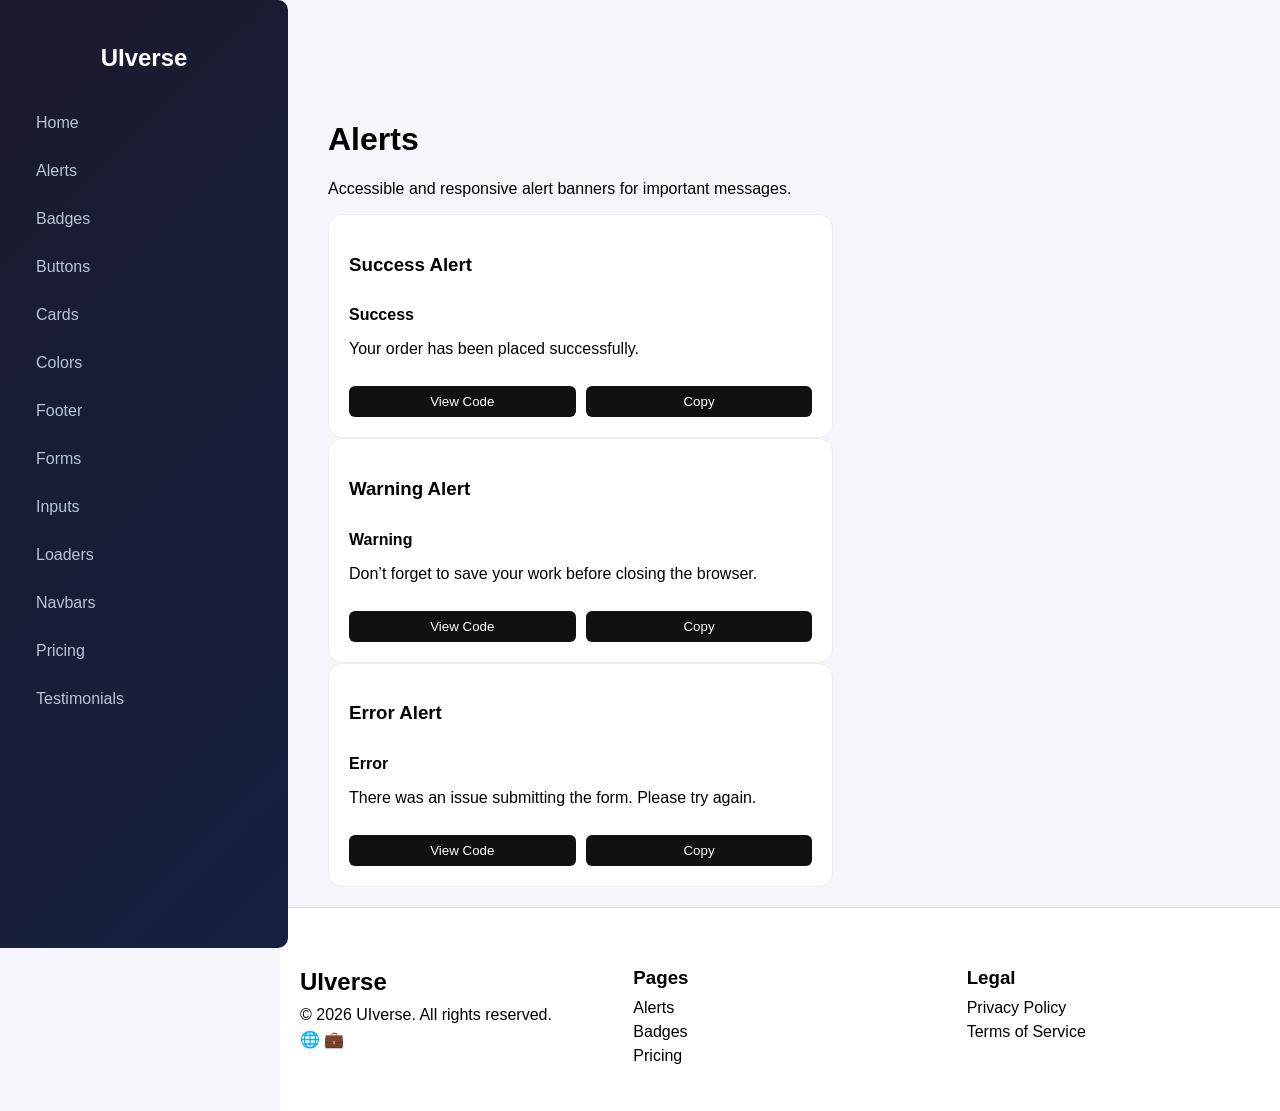
==== commit edf5ed17: "Merge pull request #102 from Tushar-sonawane06/revert-100-feature/ui-enhancement Revert "New UI enha" ====
--- a/alerts.html
+++ b/alerts.html
@@ -4,80 +4,135 @@
   <meta charset="UTF-8">
   <meta name="viewport" content="width=device-width, initial-scale=1.0">
   <title>Alerts - UIverse</title>
-  <link rel="preconnect" href="https://fonts.googleapis.com">
-  <link rel="preconnect" href="https://fonts.gstatic.com" crossorigin>
-  <link href="https://fonts.googleapis.com/css2?family=Inter:wght@400;500;600;700;800&display=swap" rel="stylesheet">
   <link rel="stylesheet" href="style.css">
 </head>
 <body>
 
+<div class="container">
+  <button class="hamburger" type="button" aria-label="Toggle menu" onclick="toggleSidebar()">☰</button>
+
+  <!-- Sidebar -->
   <aside class="sidebar">
     <h2>UIverse</h2>
     <ul>
       <li><a href="index.html">Home</a></li>
+      <li class="active"><a href="alerts.html">Alerts</a></li>
+      <li><a href="badges.html">Badges</a></li>
       <li><a href="button.html">Buttons</a></li>
       <li><a href="cards.html">Cards</a></li>
+      <li><a href="color.html">Colors</a></li>
+      <li><a href="footer.html">Footer</a></li>
+      <li><a href="form.html">Forms</a></li>
       <li><a href="inputs.html">Inputs</a></li>
-      <li><a href="form.html">Forms</a></li>
+      <li><a href="loaders.html">Loaders</a></li>
       <li><a href="navbar.html">Navbars</a></li>
-      <li><a href="footer.html">Footers</a></li>
-      <li><a href="alerts.html">Alerts</a></li>
-      <li><a href="badges.html">Badges</a></li>
-      <li><a href="loaders.html">Loaders</a></li>
-      <li><a href="color.html">Colors</a></li>
+      <li><a href="pricing.html">Pricing</a></li>
+      <li><a href="testimonials.html">Testimonials</a></li>
     </ul>
-    <button id="theme-toggle">🌙 Dark Mode</button>
   </aside>
+  <div class="sidebar-backdrop" onclick="toggleSidebar()"></div>
 
-  <div class="sidebar-backdrop"></div>
+  <!-- Main -->
+  <main class="main">
 
-  <div class="content-wrapper">
-    <nav class="navbar">
-      <div class="nav-left">
-        <button class="menu-toggle">☰</button>
-        <div class="search-bar">
-          <input type="text" id="searchInput" placeholder="Search alerts..." />
+    <div class="page-header">
+      <h1>Alerts</h1>
+      <p>Accessible and responsive alert banners for important messages.</p>
+    </div>
+
+    <div class="component-card">
+      <h3>Success Alert</h3>
+      <div class="alert-box alert-success">
+        <div>
+          <strong>Success</strong>
+          <p>Your order has been placed successfully.</p>
         </div>
       </div>
-      <div class="nav-right">
-        <button class="nav-btn ghost">My Collection</button>
-        <button class="nav-btn primary">Add Component</button>
-      </div>
-    </nav>
 
-    <main class="main">
-      <div class="page-header" style="margin-bottom: 40px;">
-        <h1 style="font-size: 2.5rem; font-weight: 800; margin-bottom: 10px;">Alerts</h1>
-        <p style="color: var(--text-muted); font-size: 1.1rem;">Feedback messages with distinctive styles for success, error, and info.</p>
+      <div class="actions">
+        <button onclick="toggleCode('a1')">View Code</button>
+        <button onclick="copyCode('a1', this)">Copy</button>
       </div>
 
-      <div class="features">
-        <div class="component-card" data-name="success alert green">
-          <h3>Success Alert</h3>
-          <div style="padding: 16px; border-radius: 12px; background: #ecfdf5; border: 1px solid #10b981; color: #065f46; margin: 20px 0; display: flex; align-items: center; gap: 12px;">
-            <span>✅</span>
-            <span>Operation completed successfully!</span>
-          </div>
-          <div class="actions" style="display: flex; gap: 10px; margin-top: auto;">
-            <button onclick="toggleCode('a1')" style="flex:1; padding: 10px; border-radius: 8px; border: 1px solid #ddd; background: white; cursor: pointer;">Code</button>
-            <button onclick="copyCode('a1', this)" style="flex:1; padding: 10px; border-radius: 8px; border: none; background: var(--text); color: white; cursor: pointer;">Copy</button>
-          </div>
-          <pre id="a1" class="code-block">&lt;div class="ui-alert success"&gt;...&lt;/div&gt;</pre>
+      <pre id="a1" class="code-block">
+&lt;div class="alert-box alert-success"&gt;
+  &lt;strong&gt;Success&lt;/strong&gt;
+  &lt;p&gt;Your order has been placed successfully.&lt;/p&gt;
+&lt;/div&gt;
+      </pre>
+    </div>
+
+    <div class="component-card">
+      <h3>Warning Alert</h3>
+      <div class="alert-box alert-warning">
+        <div>
+          <strong>Warning</strong>
+          <p>Don’t forget to save your work before closing the browser.</p>
         </div>
       </div>
-    </main>
 
-    <footer class="footer">
-      <div class="footer-container">
-        <div class="footer-brand">
-          <h2>UIverse</h2>
-          <p>The premium choice for vanilla components.</p>
+      <div class="actions">
+        <button onclick="toggleCode('a2')">View Code</button>
+        <button onclick="copyCode('a2', this)">Copy</button>
+      </div>
+
+      <pre id="a2" class="code-block">
+&lt;div class="alert-box alert-warning"&gt;
+  &lt;strong&gt;Warning&lt;/strong&gt;
+  &lt;p&gt;Don’t forget to save your work before closing the browser.&lt;/p&gt;
+&lt;/div&gt;
+      </pre>
+    </div>
+
+    <div class="component-card">
+      <h3>Error Alert</h3>
+      <div class="alert-box alert-error">
+        <div>
+          <strong>Error</strong>
+          <p>There was an issue submitting the form. Please try again.</p>
         </div>
       </div>
-    </footer>
+
+      <div class="actions">
+        <button onclick="toggleCode('a3')">View Code</button>
+        <button onclick="copyCode('a3', this)">Copy</button>
+      </div>
+
+      <pre id="a3" class="code-block">
+&lt;div class="alert-box alert-error"&gt;
+  &lt;strong&gt;Error&lt;/strong&gt;
+  &lt;p&gt;There was an issue submitting the form. Please try again.&lt;/p&gt;
+&lt;/div&gt;
+      </pre>
+    </div>
+
+  </main>
+
+</div>
+
+<footer class="footer">
+  <div class="footer-container">
+    <div class="footer-col">
+      <h2>UIverse</h2>
+      <p>© 2026 UIverse. All rights reserved.</p>
+      <div class="socials">
+        <span>🌐</span>
+        <span>💼</span>
+      </div>
+    </div>
+    <div class="footer-col">
+      <h3>Pages</h3>
+      <p>Alerts</p>
+      <p>Badges</p>
+      <p>Pricing</p>
+    </div>
+    <div class="footer-col">
+      <h3>Legal</h3>
+      <p>Privacy Policy</p>
+      <p>Terms of Service</p>
+    </div>
   </div>
-
-  <script src="script.js"></script>
+</footer>
+<script src="script.js"></script>
 </body>
 </html>
-
--- a/style.css
+++ b/style.css
@@ -1,421 +1,594 @@
-:root {
-  --primary: #10b981; 
-  --primary-glow: rgba(16, 185, 129, 0.1);
-  --secondary: #059669;
-  --bg: #ffffff;
-  --surface: #ffffff;
-  --text: #064e3b;
-  --text-muted: #6b7280;
-  --sidebar-bg: #ffffff;
-  --sidebar-width: 280px;
-  --navbar-height: 72px;
-  --radius: 16px;
-  --transition: all 0.3s cubic-bezier(0.4, 0, 0.2, 1);
-  --shadow-sm: 0 4px 12px rgba(16, 185, 129, 0.08);
-  --shadow-md: 0 12px 24px rgba(16, 185, 129, 0.12);
-}
-
-.dark-mode {
-  --primary: #10b981; 
-  --primary-glow: rgba(16, 185, 129, 0.3);
-  --bg: #000000;      
-  --surface: #0a0a0a;  
-  --text: #ffffff;    
-  --text-muted: #10b981; 
-  --sidebar-bg: #000000;
-  --shadow-sm: 0 0 10px rgba(16, 185, 129, 0.05);
-  --shadow-md: 0 0 20px rgba(16, 185, 129, 0.1);
-}
-
-* {
-  margin: 0;
-  padding: 0;
-  box-sizing: border-box;
-}
-
+/* RESET */
 html, body {
   height: 100%;
-  font-family: 'Inter', system-ui, -apple-system, sans-serif;
-  background-color: var(--bg);
-  color: var(--text);
-  overflow-x: hidden;
-  line-height: 1.5;
-  transition: background-color 0.4s ease, color 0.4s ease;
-}
-
+  margin: 0;
+  font-family: Arial, sans-serif;
+  background: #f4f6fb;
+}
+
+/* LAYOUT */
 body {
   display: flex;
-}
-
+  flex-direction: column;
+  min-height: 100vh;
+  background:#f4f6fb;
+}
+
+.container {
+  display: flex; 
+  flex: 1;
+}
+
+/* ================= SIDEBAR ================= */
 .sidebar {
-  width: var(--sidebar-width);
-  background: var(--sidebar-bg);
-  color: var(--text);
+  width: 240px;
   height: 100vh;
+  background: linear-gradient(135deg, #1a1a2e 0%, #16213e 100%);
+  color: white;
+  padding: 24px;
   position: fixed;
+  top: 0;
   left: 0;
-  top: 0;
-  z-index: 1100;
-  display: flex;
-  flex-direction: column;
-  padding: 32px 20px;
-  transition: transform 0.4s ease, background-color 0.4s ease;
-  border-right: 1px solid rgba(16, 185, 129, 0.1);
-}
-
-.dark-mode .sidebar {
-  border-right: 1px solid rgba(16, 185, 129, 0.2);
-  color: #fff;
+  z-index: 1050;
+  border-radius: 0 10px 10px 0;
 }
 
 .sidebar h2 {
-  font-size: 1.75rem;
-  font-weight: 800;
-  margin-bottom: 32px;
-  padding: 0 12px;
-  color: var(--primary);
-  letter-spacing: -0.05em;
+  text-align: center;
+  margin-bottom: 30px;
 }
 
 .sidebar ul {
   list-style: none;
-  flex: 1;
-  overflow-y: auto;
-}
-
-.sidebar ul::-webkit-scrollbar { width: 4px; }
-.sidebar ul::-webkit-scrollbar-thumb { background: rgba(16, 185, 129, 0.2); border-radius: 10px; }
-
-.sidebar li a {
-  display: flex;
-  align-items: center;
-  padding: 12px 16px;
-  color: var(--text-muted);
+  padding: 0;
+}
+
+.sidebar a {
+  display: block;
+  padding: 12px;
+  color: #b8c5d6;
   text-decoration: none;
-  border-radius: 12px;
+  border-radius: 8px;
   margin-bottom: 6px;
-  font-weight: 500;
-  transition: var(--transition);
-}
-
-.sidebar li a:hover,
-.sidebar li.active a {
-  background: rgba(16, 185, 129, 0.05);
-  color: var(--primary);
-}
-
-.sidebar li.active a {
-  background: var(--primary);
-  color: #fff;
-  box-shadow: 0 4px 15px var(--primary-glow);
-}
-
-.dark-mode .sidebar li.active a {
-  background: var(--primary);
-  color: #000;
-  font-weight: 700;
-}
-
-#theme-toggle {
-  background: rgba(16, 185, 129, 0.05);
-  border: 1px solid rgba(16, 185, 129, 0.2);
-  color: var(--primary);
-  padding: 14px;
-  border-radius: 14px;
-  cursor: pointer;
-  display: flex;
-  align-items: center;
-  justify-content: center;
-  gap: 12px;
-  font-weight: 600;
-  margin-top: 16px;
-  transition: var(--transition);
-}
-
-.dark-mode #theme-toggle {
+  transition: 0.3s;
+}
+
+.sidebar a:hover {
+  background: rgba(255,255,255,0.1);
+  color: white;
+}
+
+/* ================= NAVBAR ================= */
+.navbar {
+  position: fixed;
+  top: 0;
+  left: 280px;
+  right: 0;
+  height: 70px;
   background: #111;
-  border-color: var(--primary);
-  color: var(--primary);
-}
-
-#theme-toggle:hover {
-  background: rgba(16, 185, 129, 0.1);
-}
-
-.content-wrapper, .container {
-  flex: 1;
-  margin-left: var(--sidebar-width);
-  min-height: 100vh;
-  display: flex;
-  flex-direction: column;
-  transition: margin-left 0.4s ease;
-}
-
-body.sidebar-hidden .sidebar { transform: translateX(-100%); }
-body.sidebar-hidden .content-wrapper,
-body.sidebar-hidden .container { margin-left: 0; }
-
-.navbar {
-  height: var(--navbar-height);
-  background: rgba(255, 255, 255, 0.8);
-  backdrop-filter: blur(12px);
-  -webkit-backdrop-filter: blur(12px);
   display: flex;
   align-items: center;
   justify-content: space-between;
-  padding: 0 32px;
-  position: sticky;
-  top: 0;
+  padding: 0 30px;
   z-index: 1000;
-  border-bottom: 1px solid rgba(16, 185, 129, 0.1);
-}
-
-.dark-mode .navbar {
-  background: rgba(0, 0, 0, 0.8);
-  border-bottom: 1px solid rgba(16, 185, 129, 0.2);
-}
-
-.nav-left {
+}
+
+.logo {
+  color: white;
+  font-size: 22px;
+  font-weight: bold;
+}
+
+.search-bar {
   display: flex;
   align-items: center;
-  gap: 24px;
-}
-
-.menu-toggle {
-  background: none;
-  border: none;
-  font-size: 1.5rem;
+  background: #1e1e1e;
+  border-radius: 40px;
+  padding: 6px 10px;
+  gap: 10px;
+  width: 350px;
+  transition: 0.3s;
+}
+
+.nav-link {
+  color: #bbb;
+  font-size: 14px;
+  padding: 6px 10px;
+  border-radius: 20px;
+}
+
+.nav-link.active {
+  background: #2a2a2a;
+  color: white;
+}
+
+.search-bar input {
+  border: none;
+  outline: none;
+  background: transparent;
+  color: white;
+  flex: 1;
+}
+
+.search-btn {
+  background: white;
+  border: none;
+  border-radius: 50%;
+  width: 32px;
+  height: 32px;
   cursor: pointer;
-  color: var(--primary);
-  display: flex;
+}
+
+.nav-right {
+  display: flex;
+  gap: 15px;
+}
+
+.nav-btn {
+  background: #1e1e1e;
+  color: white;
+  border: none;
+  padding: 8px 14px;
+  border-radius: 20px;
+  cursor: pointer;
+}
+
+.nav-btn:hover {
+  background: #2a2a2a;
+}
+
+/* ================= MAIN ================= */
+.main {
+  margin-left: 280px;
+  margin-top: 80px;
+  padding: 20px;
+  ;
+}
+
+/* ================= CARDS ================= */
+.component-card {
+  background: white;
+  padding: 20px;
+  border-radius: 14px;
+  border: 1px solid #eee;
+  display: flex;
+  flex-direction: column;
+  gap: 12px;
+  width: 100%;
+  transition: 0.3s;
+}
+
+.component-card:hover {
+  transform: translateY(-6px);
+  box-shadow: 0 15px 35px rgba(0,0,0,0.08);
+}
+
+/* ================= BUTTONS ================= */
+.actions {
+  display: flex;
+  gap: 10px;
+}
+
+.actions button {
+  flex: 1;
+  padding: 8px;
+  border: none;
+  background: #111;
+  color: white;
+  border-radius: 6px;
+  cursor: pointer;
+}
+
+.actions button:hover {
+  background: #333;
+}
+
+/* ================= HERO ================= */
+.hero {
+  background: white;
+  padding: 40px;
+  border-radius: 16px;
+  margin-bottom: 30px;
+}
+
+/* Buttons */
+ .button-group {
+  display: flex;
+ }
+.hero h1 {
+  font-size: 32px;
+}
+
+.explore-btn {
+  display: inline-block;
+  padding: 12px 20px;
+  background: linear-gradient(45deg, #ff6b6b, #6c5ce7);
+  color: white;
+  border-radius: 8px;
+  text-decoration: none;
+}
+
+/* ================= POLICY PAGES ================= */
+.full-page {
+  margin-left: 280px;
+  margin-top: 80px;
+  padding: 20px;
+}
+
+.privacy-wrapper {
+  max-width: 900px;
+  margin: auto;
+  padding: 40px;
+  background: white;
+  border-radius: 12px;
+}
+
+.privacy-wrapper h1 {
+  text-align: center;
+  font-size: 36px;
+}
+
+.privacy-wrapper h2 {
+  text-align: center;
+  margin-top: 20px;
+}
+
+@media (max-width: 770px) {
+  .layout {
+    grid-template-columns: 1fr; 
+  }
+
+  .page-header {
+    justify-content: center;
+  }
+
+  .button-group {
+    flex-direction: column;
+    align-items: center;
+  }
+}
+
+
+/* Home Layout */
+.home {
+  display: flex;
+  flex-direction: column;
+  grid-template-columns: repeat(auto-fit, minmax(280px, 1fr));
+  gap: 30px;
+}
+
+.privacy-wrapper p {
+  text-align: center;
+  color: #444;
+}
+
+/* ================= FOOTER ================= */
+.footer {
+  margin-top: auto;
+  margin-left: 280px;
+  background: #fff;
+  padding: 40px 20px;
+  border-top: 1px solid #ddd;
+}
+
+.footer-container {
+  display: grid;
+  grid-template-columns: repeat(3, 1fr);
+  gap: 40px;
+}
+
+.footer-col h2,
+.footer-col h3 {
+  margin-bottom: 10px;
+}
+
+.footer-col p {
+  margin: 6px 0;
+}
+
+.footer-col a {
+  text-decoration: none;
+  color: #000000;
+}
+
+.footer-col a:hover {
+  color: #007bff;
+}
+
+/* ================= MOBILE ================= */
+@media (max-width: 900px) {
+
+  .sidebar {
+    transform: translateX(-100%);
+  }
+
+  .navbar {
+    left: 240px;
+  }
+
+  .main,
+  .footer,
+  .full-page {
+    margin-left: 0;
+  }
+
+  .search-bar {
+    width: 200px;
+  }
+
+  .footer-container {
+    grid-template-columns: 1fr;
+  }
+}
+.socials span:hover {
+  transform: scale(1.2);
+}
+.search-wrapper {
+  width: 100%;
+  margin: 20px 0;
+}
+
+.search-wrapper input {
+  width: 100%;
+  padding: 12px 16px;
+  border-radius: 10px;
+  border: 1px solid #ddd;
+  font-size: 14px;
+  outline: none;
+}
+
+.search-wrapper input:focus {
+  border-color: #6c5ce7;
+  box-shadow: 0 0 0 3px rgba(108, 92, 231, 0.1);
+}
+/* 🌙 DARK MODE (ADDED) */
+
+.dark-mode {
+  background: #0f172a;
+  color: #e5e7eb;
+}
+
+/* Sidebar */
+.dark-mode .sidebar {
+  background: #020617;
+  color: #e5e7eb;
+}
+
+.dark-mode .sidebar a {
+  color: #94a3b8;
+}
+
+.dark-mode .sidebar a:hover,
+.dark-mode .sidebar .active a {
+  background: #1e293b;
+  color: #ffffff;
+}
+
+/* Main Cards */
+.dark-mode .component-card,
+.dark-mode .feature-card,
+.dark-mode .hero {
+  background: #1e293b;
+  border-color: #334155;
+  color: #e5e7eb;
+}
+
+/* Text */
+.dark-mode p {
+  color: #ffffff;
+}
+
+/* Buttons */
+.dark-mode .actions button {
+  background: #334155;
+}
+
+.dark-mode .actions button:hover {
+  background: #475569;
+}
+
+/* Code Block */
+.dark-mode .code-block {
+  background: #020617;
+  color: #38bdf8;
+}
+
+/* Footer */
+.dark-mode .footer {
+  background: #dcdcdc;
+  border-top: 1px solid #1e293b;
+}
+
+
+.dark-mode .footer-col p {
+  color: rgb(0, 0, 0);
+}
+.dark-mode .footer-col h3{
+  color: rgb(0, 0, 0);
+}
+.dark-mode .footer-col h2 {
+  color: rgb(0, 0, 0);
+}
+
+.dark-mode .footer-col p:hover {
+  color: #706ce9;
+}
+
+/* Search Bar */
+.dark-mode .search-wrapper input {
+  background: #1e293b;
+  color: #ffffff;
+  border: 1px solid #334155;
+}
+
+/* Toggle Button Styling */
+#theme-toggle {
+  border: none;
+  border-radius: 8px;
+  background: #ffffff;
+  color: #111;
+  font-weight: 600;
+  transition: 0.3s;
+}
+
+.dark-mode #theme-toggle {
+  background: #1e293b;
+  color: #ffffff;
+}
+/* Card Base Style */
+.card {
+  background: #ffffff;
+  border-radius: 12px;
+  padding: 20px;
+  transition: all 0.3s ease;
+  cursor: pointer;
+}
+
+/* Hover Effect */
+.card:hover {
+  transform: scale(1.05);
+  box-shadow: 0 10px 25px rgba(0, 0, 0, 0.15);
+}
+
+/* Optional: Smooth inner content animation */
+.card * {
+  transition: all 0.3s ease;
+}
+.hero {
+  text-align: center;
+  padding: 60px 20px;
+}
+
+.hero-actions {
+  margin-top: 20px;
+  display: flex;
+  gap: 15px;
+  justify-content: center;
+}
+
+.secondary-btn {
+  padding: 12px 20px;
+  border: 1px solid #ccc;
+  border-radius: 8px;
+  text-decoration: none;
+  color: #000000;
+  background: pink;
+}
+.features {
+  display: grid;
+  grid-template-columns: repeat(auto-fit, minmax(250px, 1fr));
+  gap: 20px;
+  width: 100%;
+}
+.search-bar input:focus {
+  background: #2a2a2a;
+}
+.nav-btn:hover {
+  transform: translateY(-2px);
+}
+
+/* Hide code blocks by default */
+.code-block {
+  display: none; 
+  background: #ffffff;
+  color: #000000;
+  padding: 15px;
+  border-radius: 8px;
+  margin-top: 15px;
+  overflow-x: auto;
+  font-family: 'Courier New', Courier,monospace;
+  font-size: 15px;
+}
+
+.code-block.show {
+  display: block;
+}
+
+/* ================= COLORS PAGE ================= */
+
+.section-title {
+  margin: 30px 0 15px;
+  font-size: 22px;
+}
+
+/* GRID */
+.color-grid {
+  display: grid;
+  grid-template-columns: repeat(auto-fit, minmax(160px, 1fr));
+  gap: 20px;
+}
+
+.color-card {
+  background: white;
+  border-radius: 12px;
+  padding: 15px;
+  text-align: center;
+  border: 1px solid #eee;
+}
+
+.color-box {
+  height: 80px;
+  border-radius: 8px;
+  margin-bottom: 10px;
+}
+
+.color-card button {
+  padding: 6px 10px;
+  border: none;
+  background: #111;
+  color: white;
+  border-radius: 6px;
+  cursor: pointer;
+}
+
+/* SCHEMES */
+.scheme-grid {
+  display: grid;
+  grid-template-columns: repeat(auto-fit, minmax(200px, 1fr));
+  gap: 20px;
+}
+
+.scheme-card {
+  background: white;
+  padding: 15px;
+  border-radius: 12px;
+}
+
+.scheme-colors {
+  display: flex;
+  gap: 10px;
+  margin-top: 10px;
+}
+
+.scheme-colors span {
+  width: 40px;
+  height: 40px;
+  border-radius: 8px;
+}
+
+/* UI PREVIEW */
+.ui-preview {
+  display: flex;
+  flex-wrap: wrap;
+  gap: 15px;
   align-items: center;
-  padding: 10px;
-  border-radius: 10px;
-  transition: var(--transition);
-}
-
-.search-bar {
-  background: #f9fafb;
-  border: 1px solid rgba(16, 185, 129, 0.2);
-  border-radius: 14px;
-  padding: 10px 18px;
-  width: 360px;
-  display: flex;
-  align-items: center;
-  transition: var(--transition);
-}
-
-.dark-mode .search-bar {
-  border-color: rgba(16, 185, 129, 0.3);
-  background: #050505;
-}
-
-.search-bar:focus-within {
-  border-color: var(--primary);
-  box-shadow: 0 0 0 4px var(--primary-glow);
-}
-
-.search-bar input {
-  background: none;
-  border: none;
-  outline: none;
-  color: var(--text);
-  width: 100%;
-  font-size: 0.95rem;
-}
-
-.nav-right {
-  display: flex;
-  align-items: center;
-  gap: 16px;
-}
-
-.nav-btn {
-  padding: 12px 22px;
+}
+
+.ui-btn {
+  padding: 10px 16px;
+  border: none;
+  border-radius: 8px;
+  color: white;
+  cursor: pointer;
+}
+
+.ui-btn.primary { background:#6c5ce7; }
+.ui-btn.danger { background:#ff6b6b; }
+.ui-btn.success { background:#00b894; }
+
+.ui-card {
+  background: white;
+  padding: 15px;
   border-radius: 12px;
-  font-weight: 700;
-  font-size: 0.9rem;
-  border: none;
-  cursor: pointer;
-  transition: var(--transition);
-}
-
-.nav-btn.ghost {
-  background: none;
-  color: var(--text-muted);
-}
-
-.nav-btn.primary {
-  background: var(--primary);
-  color: #fff;
-}
-
-.dark-mode .nav-btn.primary {
-  background: var(--primary);
-  color: #000;
-}
-
-.main {
-  padding: 48px;
-  max-width: 1500px;
-  margin: 0 auto;
-  width: 100%;
-  flex: 1;
-}
-
-.hero {
-  background: var(--surface);
-  border-radius: 30px;
-  padding: 80px 60px;
-  text-align: center;
-  margin-bottom: 56px;
-  box-shadow: var(--shadow-sm);
-  border: 1px solid rgba(16, 185, 129, 0.1);
-  transition: var(--transition);
-}
-
-.hero h1 {
-  font-size: 3.75rem;
-  font-weight: 900;
-  margin-bottom: 20px;
-  letter-spacing: -0.03em;
-  color: var(--primary);
-}
-
-.hero p {
-  font-size: 1.3rem;
-  color: var(--text-muted);
-  max-width: 800px;
-  margin: 0 auto 40px;
-}
-
-.btn {
-  padding: 16px 32px;
-  border-radius: 14px;
-  font-weight: 700;
-  text-decoration: none;
-  transition: var(--transition);
-  display: inline-block;
-}
-
-.btn-primary {
-  background: var(--primary);
-  color: #fff;
-  box-shadow: 0 10px 20px -10px var(--primary);
-}
-
-.btn-secondary {
-  background: #ffffff;
-  color: var(--primary);
-  border: 1px solid var(--primary);
-}
-
-.features, .feature-grid, .button-group {
-  display: grid;
-  grid-template-columns: repeat(auto-fit, minmax(340px, 1fr));
-  gap: 32px;
-}
-
-.feature-card, .component-card {
-  background: var(--surface);
-  padding: 48px;
-  border-radius: 28px;
-  border: 1px solid rgba(16, 185, 129, 0.1);
-  transition: var(--transition);
-  box-shadow: var(--shadow-sm);
-  display: flex;
-  flex-direction: column;
-}
-
-.feature-card:hover, .component-card:hover {
-  transform: translateY(-10px);
-  box-shadow: var(--shadow-md);
-  border-color: var(--primary);
-}
-
-.feature-card h3 {
-  font-size: 1.6rem;
-  font-weight: 800;
-  margin-bottom: 14px;
-}
-
-.feature-card p {
-  color: var(--text-muted);
-  line-height: 1.7;
-}
-
-.footer {
-  background: var(--bg);
-  padding: 80px 48px 48px;
-  border-top: 1px solid rgba(16, 185, 129, 0.1);
-  margin-top: auto;
-}
-
-.footer-container {
-  max-width: 1200px;
-  margin: 0 auto;
-  display: grid;
-  grid-template-columns: 2fr 1fr 1fr 1fr;
-  gap: 64px;
-}
-
-.footer-brand h2 {
-  font-size: 1.6rem;
-  font-weight: 900;
-  margin-bottom: 20px;
-  color: var(--primary);
-}
-
-.footer-brand p {
-  color: var(--text-muted);
-}
-
-.footer-col h4 {
-  font-size: 0.9rem;
-  font-weight: 800;
-  text-transform: uppercase;
-  letter-spacing: 0.1em;
-  margin-bottom: 24px;
-  color: var(--primary);
-}
-
-.footer-col ul li a {
-  color: var(--text-muted);
-  text-decoration: none;
-  transition: var(--transition);
-}
-
-.footer-col ul li a:hover {
-  color: var(--primary);
-  padding-left: 6px;
-}
-
-.footer-bottom {
-  max-width: 1200px;
-  margin: 64px auto 0;
-  padding-top: 32px;
-  border-top: 1px solid rgba(16, 185, 129, 0.1);
-  display: flex;
-  justify-content: space-between;
-  align-items: center;
-  color: var(--text-muted);
-}
-
-@media (max-width: 1024px) {
-  .sidebar { transform: translateX(-100%); }
-  body.sidebar-open .sidebar { transform: translateX(0); }
-  .content-wrapper, .container { margin-left: 0 !important; }
-  
-  .sidebar-backdrop {
-    display: none;
-    position: fixed;
-    inset: 0;
-    background: rgba(0,0,0,0.6);
-    z-index: 1050;
-    backdrop-filter: blur(8px);
-  }
-
-  body.sidebar-open .sidebar-backdrop { display: block; }
-  .navbar { padding: 0 20px; }
-  .search-bar { width: 100%; }
-}
+  width: 200px;
+}
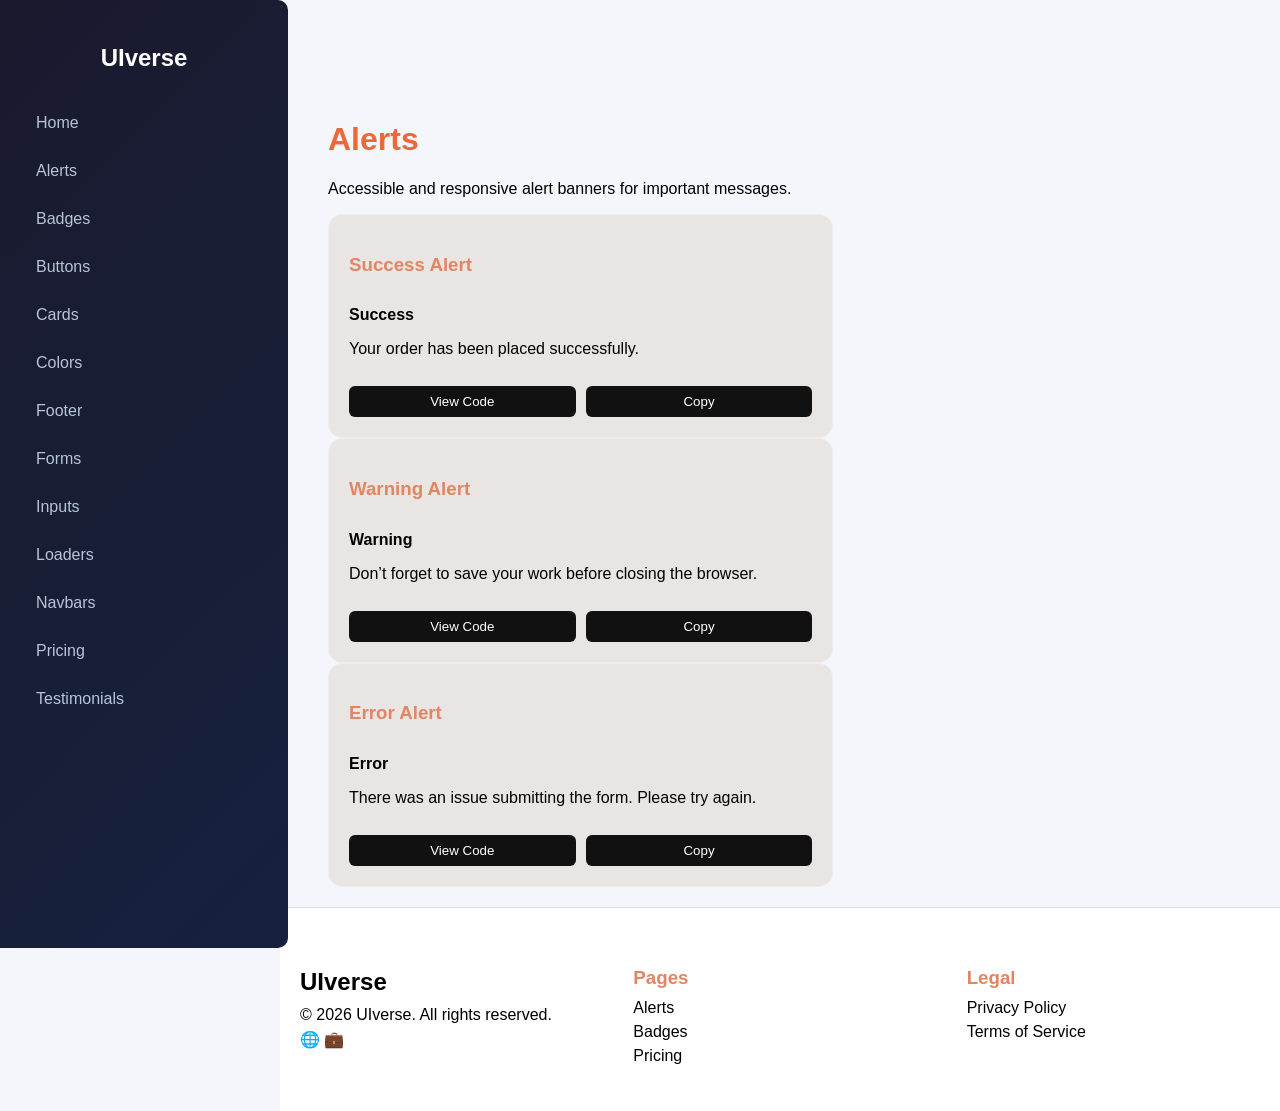
==== commit dc674d80: "Merge pull request #134 from chinmay1126/main added footer for missing pages and terms/policy page" ====
--- a/alerts.html
+++ b/alerts.html
@@ -128,8 +128,8 @@
     </div>
     <div class="footer-col">
       <h3>Legal</h3>
-      <p>Privacy Policy</p>
-      <p>Terms of Service</p>
+      <p id="privacy-policy"><a href="privacypolicy.html">Privacy Policy</a></p>
+      <p id="Terms of Service"><a href="terms.html">Terms of Service</a></p>
     </div>
   </div>
 </footer>
--- a/style.css
+++ b/style.css
@@ -14,6 +14,91 @@
   background:#f4f6fb;
 }
 
+h1 {
+  color: rgb(235, 104, 57);
+}
+
+h3 {
+  color: rgb(226, 133, 99);
+}
+
+/*navbar*/
+
+nav {
+  padding: 12px 16px;
+}
+
+/* simple navbar */
+.nav-simple {
+  display: flex;
+  justify-content: space-between;
+  align-items: center;
+  position: relative;
+}
+
+.nav-links {
+  display: flex;
+  gap: 20px;
+}
+
+/* links */
+nav a {
+  text-decoration: none;
+  color: #1e1d1d9a;
+  font-weight: 500; 
+  transition: 0.3s;
+}
+
+nav a:hover {
+  color: orangered;
+  transform: translateY(-2px);
+}
+
+/* btn nav */
+.nav-btn {
+  display: flex;
+  justify-content: space-between;
+  align-items: center;
+}
+
+.nav-btn button {
+  padding: 6px 14px;
+  border: none;
+  background: #883f12;
+  color: white;
+  border-radius: 6px;
+  cursor: pointer;
+  transition: 0.3s;
+}
+
+.nav-btn button:hover {
+  background: #f0ac45;
+}
+
+/* center navbar */
+.nav-center {
+  display: flex;
+  justify-content: center;
+  gap: 30px;
+}
+
+/* Responsive */
+@media (max-width: 310px) {
+  .nav-links {
+    position: absolute;
+    top: 50px;
+    right: 0;
+    background: white;
+    flex-direction: column;
+    width: 150px;
+    padding: 10px;
+    border-radius: 10px;
+    box-shadow: 0 10px 20px rgba(0,0,0,0.1);
+    display: none;
+  }
+}
+
+/* Sidebar */
 .container {
   display: flex; 
   flex: 1;
@@ -87,6 +172,7 @@
   padding: 6px 10px;
   gap: 10px;
   width: 350px;
+  max-width: 100%;
   transition: 0.3s;
 }
 
@@ -147,21 +233,26 @@
 
 /* ================= CARDS ================= */
 .component-card {
-  background: white;
+  background: rgba(232, 229, 226, 0.932);
   padding: 20px;
   border-radius: 14px;
   border: 1px solid #eee;
+  /* display: flex;
+  flex-direction: row; */
+  gap: 20px;
   display: flex;
   flex-direction: column;
   gap: 12px;
   width: 100%;
   transition: 0.3s;
-}
+  min-height: 140px;
+  justify-content: center;
+} 
 
 .component-card:hover {
   transform: translateY(-6px);
-  box-shadow: 0 15px 35px rgba(0,0,0,0.08);
-}
+  box-shadow: 0 15px 35px rgba(1,1,1,0.08);
+} 
 
 /* ================= BUTTONS ================= */
 .actions {
@@ -343,6 +434,14 @@
 }
 /* 🌙 DARK MODE (ADDED) */
 
+.form-input {
+  width: 100%;
+  padding: 10px;
+  border: 1px solid #ddd;
+  border-radius: 8px;
+  box-sizing: border-box;
+}
+
 .dark-mode {
   background: #0f172a;
   color: #e5e7eb;
@@ -489,14 +588,18 @@
 
 /* Hide code blocks by default */
 .code-block {
-  display: none; 
+  display: none;
   background: #ffffff;
   color: #000000;
   padding: 15px;
   border-radius: 8px;
   margin-top: 15px;
+  max-width: 100%;
   overflow-x: auto;
-  font-family: 'Courier New', Courier,monospace;
+  white-space: pre-wrap;
+  word-break: break-word;
+  line-height: 1.5;
+  font-family: 'Courier New', Courier, monospace;
   font-size: 15px;
 }
 
@@ -591,4 +694,79 @@
   padding: 15px;
   border-radius: 12px;
   width: 200px;
-}+}
+/* ===== STUDENT CARD (MINT STYLE) ===== */
+.student-card {
+  background: #55efc4;
+  color: #2d3436;
+  box-shadow: 0 10px 30px rgba(0,0,0,0.2);
+}
+
+.student-card .profile-avatar {
+  background: #2d3436;
+  color: #55efc4;
+  font-weight: 800;
+}
+
+.student-card .profile-name {
+  color: #1a1a1a;
+  font-weight: 700;
+  font-size: 20px;
+}
+
+.student-card .profile-role {
+  opacity: 0.9;
+  color: #2d3436;
+}
+
+.student-card .profile-btn {
+  background: #2d3436;
+  color: #ffffff;
+  border: none;
+  padding: 8px 16px;
+  border-radius: 8px;
+  font-weight: 600;
+  cursor: pointer;
+  transition: all 0.3s ease;
+}
+
+.student-card .profile-btn:hover {
+  background: #000;
+}
+/* =====================
+   TOAST NOTIFICATION
+   ===================== */
+.toast {
+  position: fixed;
+  bottom: 32px;
+  right: 32px;
+  background: #222;
+  color: #fff;
+  padding: 12px 22px;
+  border-radius: 8px;
+  font-size: 0.95rem;
+  font-family: Arial, sans-serif;
+  box-shadow: 0 4px 18px rgba(0, 0, 0, 0.22);
+  z-index: 9999;
+  opacity: 0;
+  transform: translateY(16px);
+  transition: opacity 0.3s ease, transform 0.3s ease;
+  pointer-events: none;
+}
+
+.toast.toast-visible {
+  opacity: 1;
+  transform: translateY(0);
+}
+
+.toast.toast-hidden {
+  opacity: 0;
+  transform: translateY(16px);
+}
+
+/* Dark mode support */
+body.dark-mode .toast {
+  background: #f0f0f0;
+  color: #111;
+  box-shadow: 0 4px 18px rgba(255, 255, 255, 0.1);
+}
